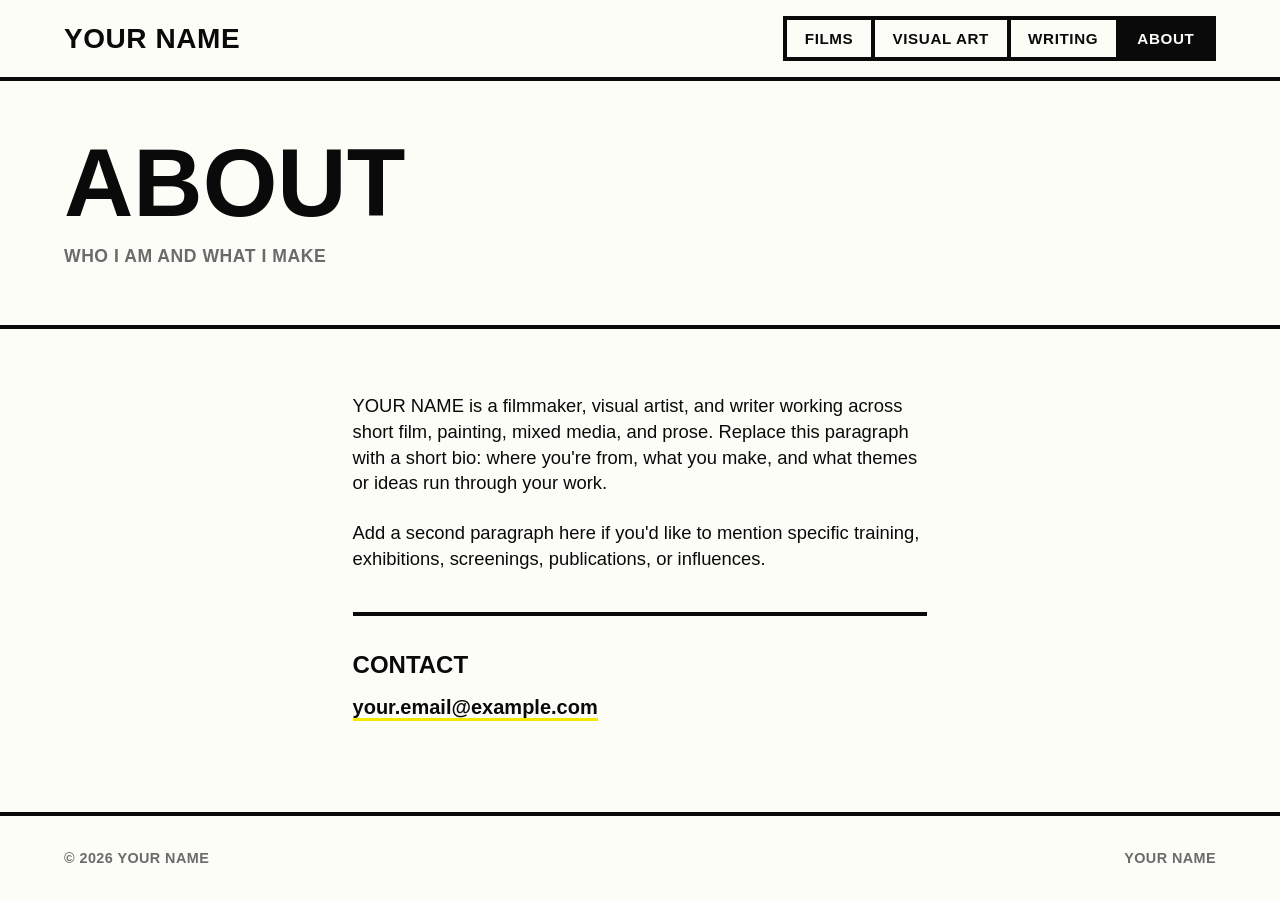
==== about.html @ 70ee875d "Initial static art portfolio site Plain HTML/CSS/JS portfolio with homepage, films/visual-art/writin" ====
<!DOCTYPE html>
<html lang="en">
<head>
<meta charset="UTF-8">
<meta name="viewport" content="width=device-width, initial-scale=1.0">
<title>About — YOUR NAME</title>
<link rel="stylesheet" href="css/style.css">
</head>
<body>

<header class="site-header">
  <div class="header-inner">
    <a href="index.html" class="logo">YOUR NAME</a>
    <nav class="main-nav">
      <ul>
        <li><a href="films.html">Films</a></li>
        <li><a href="visual-art.html">Visual Art</a></li>
        <li><a href="writing.html">Writing</a></li>
        <li><a href="about.html" aria-current="page">About</a></li>
      </ul>
    </nav>
  </div>
</header>

<main>

  <section class="page-title">
    <div class="wrap">
      <h1>About</h1>
      <p>Who I am and what I make</p>
    </div>
  </section>

  <section class="about-content">
    <p>
      YOUR NAME is a filmmaker, visual artist, and writer working across
      short film, painting, mixed media, and prose. Replace this paragraph
      with a short bio: where you're from, what you make, and what themes
      or ideas run through your work.
    </p>
    <p>
      Add a second paragraph here if you'd like to mention specific
      training, exhibitions, screenings, publications, or influences.
    </p>

    <div class="contact">
      <h2>Contact</h2>
      <a href="mailto:your.email@example.com">your.email@example.com</a>
    </div>
  </section>

</main>

<footer class="site-footer">
  <div class="wrap">
    <p>&copy; 2026 YOUR NAME</p>
    <p>YOUR NAME</p>
  </div>
</footer>

<script src="js/main.js"></script>
</body>
</html>
---- css/style.css ----
/* ==========================================================================
   THEME VARIABLES — change these to re-theme the whole site
   ========================================================================== */
:root {
  --accent: #f5e800;   /* bright accent color used for hero + highlights */
  --ink:    #0a0a0a;   /* near-black text / borders */
  --paper:  #fdfdf8;   /* off-white background */
  --muted:  #6b6b6b;   /* muted grey text for secondary info */

  --border-width: 4px;
  --max-width: 1200px;
}

/* ==========================================================================
   RESET
   ========================================================================== */
*, *::before, *::after {
  box-sizing: border-box;
}

html, body {
  margin: 0;
  padding: 0;
}

body {
  background: var(--paper);
  color: var(--ink);
  font-family: "Helvetica Neue", Helvetica, Arial, sans-serif;
  line-height: 1.4;
  -webkit-font-smoothing: antialiased;
}

img {
  max-width: 100%;
  display: block;
}

a {
  color: inherit;
  text-decoration: none;
}

ul {
  list-style: none;
  margin: 0;
  padding: 0;
}

h1, h2, h3, p {
  margin: 0;
}

.wrap {
  max-width: var(--max-width);
  margin: 0 auto;
  padding: 0 1.5rem;
}

/* ==========================================================================
   HEADER / NAV
   ========================================================================== */
.site-header {
  border-bottom: var(--border-width) solid var(--ink);
  background: var(--paper);
  position: sticky;
  top: 0;
  z-index: 10;
}

.header-inner {
  max-width: var(--max-width);
  margin: 0 auto;
  padding: 1rem 1.5rem;
  display: flex;
  align-items: center;
  justify-content: space-between;
  flex-wrap: wrap;
  gap: 1rem;
}

.logo {
  font-size: clamp(1.25rem, 2.5vw, 1.75rem);
  font-weight: 900;
  letter-spacing: 0.02em;
  text-transform: uppercase;
  white-space: nowrap;
}

.main-nav ul {
  display: flex;
  flex-wrap: wrap;
  gap: 0;
  border: var(--border-width) solid var(--ink);
}

.main-nav a {
  display: block;
  padding: 0.5rem 1.1rem;
  font-weight: 700;
  text-transform: uppercase;
  letter-spacing: 0.04em;
  font-size: 0.95rem;
  border-left: var(--border-width) solid var(--ink);
  transition: background 0.15s ease, color 0.15s ease;
}

.main-nav li:first-child a {
  border-left: none;
}

.main-nav a:hover,
.main-nav a[aria-current="page"] {
  background: var(--ink);
  color: var(--paper);
}

/* ==========================================================================
   HERO
   ========================================================================== */
.hero {
  background: var(--accent);
  color: var(--ink);
  border-bottom: var(--border-width) solid var(--ink);
  padding: clamp(3rem, 10vw, 7rem) 1.5rem;
}

.hero-inner {
  max-width: var(--max-width);
  margin: 0 auto;
}

.hero h1 {
  font-size: clamp(3rem, 13vw, 9rem);
  font-weight: 900;
  line-height: 0.9;
  text-transform: uppercase;
  letter-spacing: -0.02em;
}

.hero .tagline {
  margin-top: 1.5rem;
  font-size: clamp(1.1rem, 3vw, 1.75rem);
  font-weight: 700;
  text-transform: uppercase;
  letter-spacing: 0.03em;
  max-width: 40ch;
}

/* ==========================================================================
   FEATURED GRID (homepage)
   ========================================================================== */
.featured {
  padding: clamp(2.5rem, 6vw, 5rem) 1.5rem;
}

.featured h2 {
  font-size: clamp(1.75rem, 4vw, 2.5rem);
  font-weight: 900;
  text-transform: uppercase;
  margin-bottom: 2rem;
}

.card-grid {
  max-width: var(--max-width);
  margin: 0 auto;
  display: grid;
  grid-template-columns: repeat(3, 1fr);
  gap: 0;
  border: var(--border-width) solid var(--ink);
}

.card {
  padding: 2.5rem 1.75rem;
  border-left: var(--border-width) solid var(--ink);
  min-height: 260px;
  display: flex;
  flex-direction: column;
  justify-content: space-between;
  transition: background 0.15s ease, color 0.15s ease;
}

.card:first-child {
  border-left: none;
}

.card h3 {
  font-size: clamp(1.5rem, 3vw, 2.25rem);
  font-weight: 900;
  text-transform: uppercase;
}

.card p {
  margin-top: 1rem;
  color: var(--muted);
  font-weight: 500;
}

.card .arrow {
  margin-top: 2rem;
  font-size: 2rem;
  font-weight: 900;
}

.card:hover {
  background: var(--ink);
  color: var(--paper);
}

.card:hover p {
  color: var(--paper);
}

/* ==========================================================================
   PAGE TITLE BAR (list / about pages)
   ========================================================================== */
.page-title {
  border-bottom: var(--border-width) solid var(--ink);
  padding: clamp(2rem, 6vw, 3.5rem) 1.5rem;
}

.page-title h1 {
  font-size: clamp(2.5rem, 9vw, 6rem);
  font-weight: 900;
  text-transform: uppercase;
  line-height: 0.95;
}

.page-title p {
  margin-top: 1rem;
  font-size: 1.1rem;
  font-weight: 600;
  color: var(--muted);
  text-transform: uppercase;
  letter-spacing: 0.03em;
}

/* ==========================================================================
   ENTRY LIST (films / visual-art)
   ========================================================================== */
.entry-list {
  max-width: var(--max-width);
  margin: 0 auto;
  padding: clamp(2rem, 5vw, 3.5rem) 1.5rem;
  display: flex;
  flex-direction: column;
  gap: 2.5rem;
}

.entry {
  display: grid;
  grid-template-columns: 240px 1fr;
  gap: 2rem;
  border: var(--border-width) solid var(--ink);
  padding: 1.5rem;
  align-items: center;
}

.entry-thumb {
  aspect-ratio: 4 / 3;
  background: var(--paper);
  border: var(--border-width) solid var(--ink);
  display: flex;
  align-items: center;
  justify-content: center;
  font-weight: 900;
  text-transform: uppercase;
  letter-spacing: 0.05em;
  color: var(--muted);
  font-size: 0.9rem;
  background-image: repeating-linear-gradient(
    45deg,
    var(--paper),
    var(--paper) 10px,
    #eee6c8 10px,
    #eee6c8 20px
  );
}

.entry-info h3 {
  font-size: clamp(1.5rem, 3vw, 2.25rem);
  font-weight: 900;
  text-transform: uppercase;
}

.entry-meta {
  margin-top: 0.75rem;
  display: flex;
  flex-wrap: wrap;
  gap: 0.5rem;
}

.entry-meta span {
  border: 2px solid var(--ink);
  padding: 0.2rem 0.7rem;
  font-size: 0.8rem;
  font-weight: 700;
  text-transform: uppercase;
  letter-spacing: 0.04em;
}

/* ==========================================================================
   WRITING LIST (no thumbnail, text-forward)
   ========================================================================== */
.writing-list {
  max-width: var(--max-width);
  margin: 0 auto;
  padding: clamp(2rem, 5vw, 3.5rem) 1.5rem;
  display: flex;
  flex-direction: column;
}

.writing-entry {
  border-top: var(--border-width) solid var(--ink);
  padding: 2rem 0;
  display: flex;
  flex-direction: column;
  gap: 0.5rem;
}

.writing-list .writing-entry:last-child {
  border-bottom: var(--border-width) solid var(--ink);
}

.writing-entry h3 {
  font-size: clamp(1.5rem, 3vw, 2.25rem);
  font-weight: 900;
  text-transform: uppercase;
}

.writing-entry .description {
  font-size: 1.1rem;
  font-weight: 500;
  max-width: 60ch;
}

.writing-entry .entry-meta span {
  border: 2px solid var(--ink);
  padding: 0.2rem 0.7rem;
  font-size: 0.8rem;
  font-weight: 700;
  text-transform: uppercase;
  letter-spacing: 0.04em;
}

/* ==========================================================================
   ABOUT PAGE
   ========================================================================== */
.about-content {
  max-width: 70ch;
  margin: 0 auto;
  padding: clamp(2rem, 6vw, 4rem) 1.5rem;
}

.about-content p {
  font-size: 1.15rem;
  font-weight: 500;
  margin-bottom: 1.5rem;
}

.about-content .contact {
  margin-top: 2.5rem;
  padding-top: 2rem;
  border-top: var(--border-width) solid var(--ink);
}

.about-content .contact h2 {
  font-size: 1.5rem;
  font-weight: 900;
  text-transform: uppercase;
  margin-bottom: 0.75rem;
}

.about-content .contact a {
  font-size: 1.25rem;
  font-weight: 700;
  border-bottom: 3px solid var(--accent);
}

/* ==========================================================================
   FOOTER
   ========================================================================== */
.site-footer {
  border-top: var(--border-width) solid var(--ink);
  padding: 2rem 1.5rem;
  margin-top: auto;
}

.site-footer .wrap {
  display: flex;
  flex-wrap: wrap;
  justify-content: space-between;
  gap: 1rem;
  font-weight: 700;
  text-transform: uppercase;
  letter-spacing: 0.03em;
  font-size: 0.9rem;
  color: var(--muted);
}

body {
  min-height: 100vh;
  display: flex;
  flex-direction: column;
}

main {
  flex: 1;
}

/* ==========================================================================
   RESPONSIVE
   ========================================================================== */
@media (max-width: 800px) {
  .card-grid {
    grid-template-columns: 1fr;
  }

  .card {
    border-left: none;
    border-top: var(--border-width) solid var(--ink);
  }

  .card:first-child {
    border-top: none;
  }

  .entry {
    grid-template-columns: 1fr;
  }

  .entry-thumb {
    aspect-ratio: 16 / 9;
  }
}

@media (max-width: 600px) {
  .header-inner {
    flex-direction: column;
    align-items: flex-start;
  }

  .main-nav ul {
    width: 100%;
    flex-direction: column;
  }

  .main-nav a {
    border-left: none;
    border-top: var(--border-width) solid var(--ink);
  }

  .main-nav li:first-child a {
    border-top: none;
  }

  .site-footer .wrap {
    flex-direction: column;
  }
}
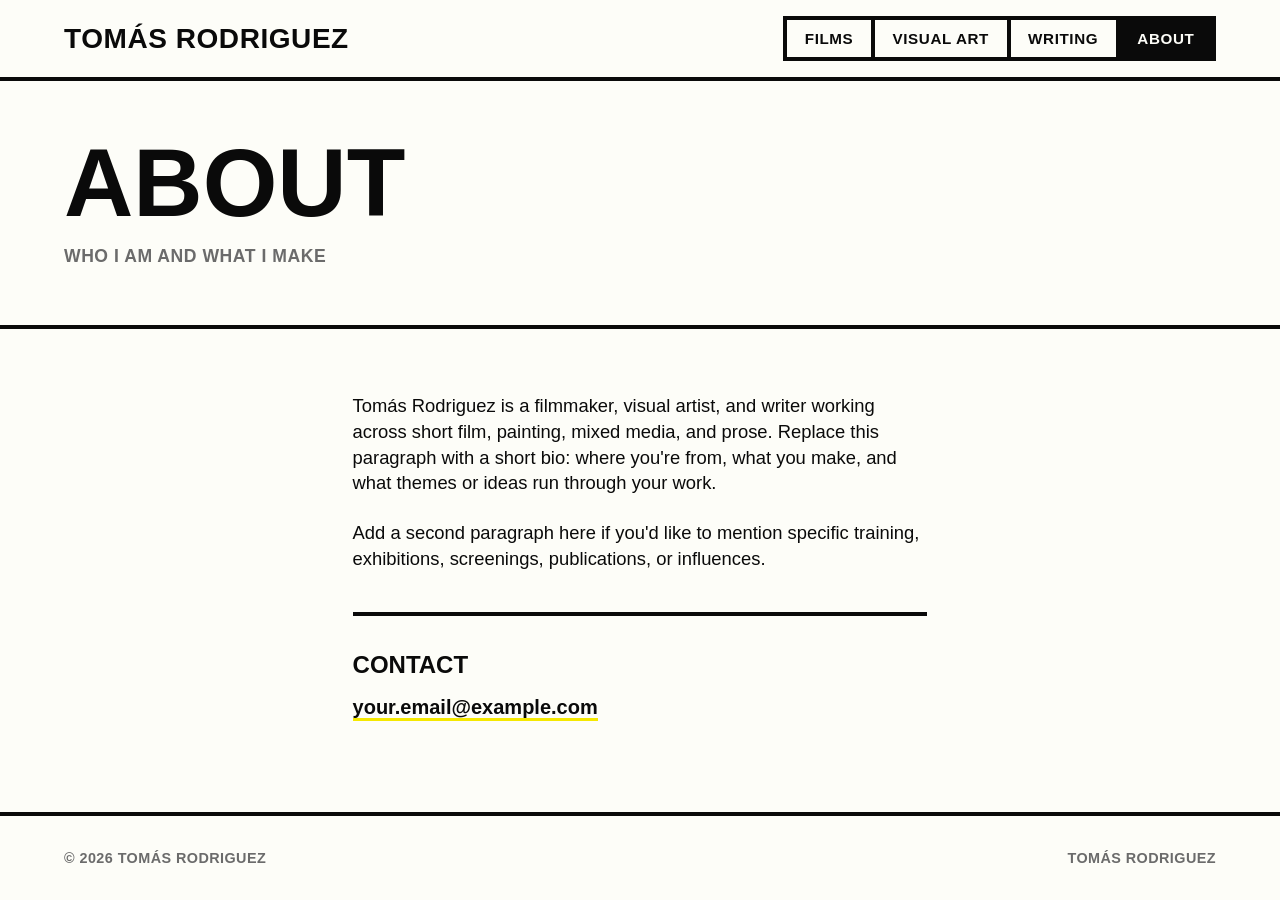
==== commit 4d657bf1: "Replace YOUR NAME placeholder with Tomás Rodriguez" ====
--- a/about.html
+++ b/about.html
@@ -3,14 +3,14 @@
 <head>
 <meta charset="UTF-8">
 <meta name="viewport" content="width=device-width, initial-scale=1.0">
-<title>About — YOUR NAME</title>
+<title>About — Tomás Rodriguez</title>
 <link rel="stylesheet" href="css/style.css">
 </head>
 <body>
 
 <header class="site-header">
   <div class="header-inner">
-    <a href="index.html" class="logo">YOUR NAME</a>
+    <a href="index.html" class="logo">Tomás Rodriguez</a>
     <nav class="main-nav">
       <ul>
         <li><a href="films.html">Films</a></li>
@@ -33,7 +33,7 @@
 
   <section class="about-content">
     <p>
-      YOUR NAME is a filmmaker, visual artist, and writer working across
+      Tomás Rodriguez is a filmmaker, visual artist, and writer working across
       short film, painting, mixed media, and prose. Replace this paragraph
       with a short bio: where you're from, what you make, and what themes
       or ideas run through your work.
@@ -53,8 +53,8 @@
 
 <footer class="site-footer">
   <div class="wrap">
-    <p>&copy; 2026 YOUR NAME</p>
-    <p>YOUR NAME</p>
+    <p>&copy; 2026 Tomás Rodriguez</p>
+    <p>Tomás Rodriguez</p>
   </div>
 </footer>
 
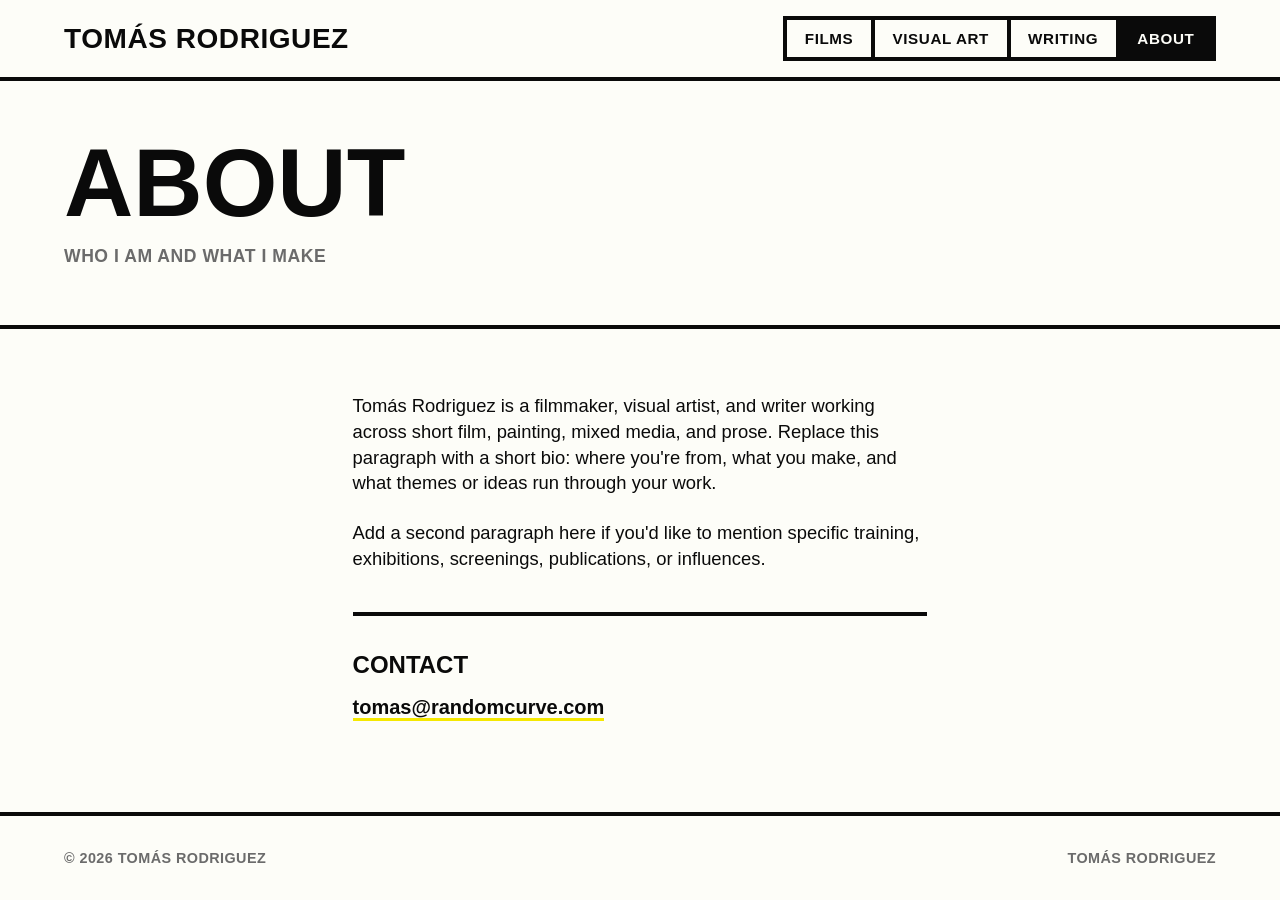
==== commit 8466c5ff: "Add real contact email to about page" ====
--- a/about.html
+++ b/about.html
@@ -45,7 +45,7 @@
 
     <div class="contact">
       <h2>Contact</h2>
-      <a href="mailto:your.email@example.com">your.email@example.com</a>
+      <a href="mailto:tomas@randomcurve.com">tomas@randomcurve.com</a>
     </div>
   </section>
 
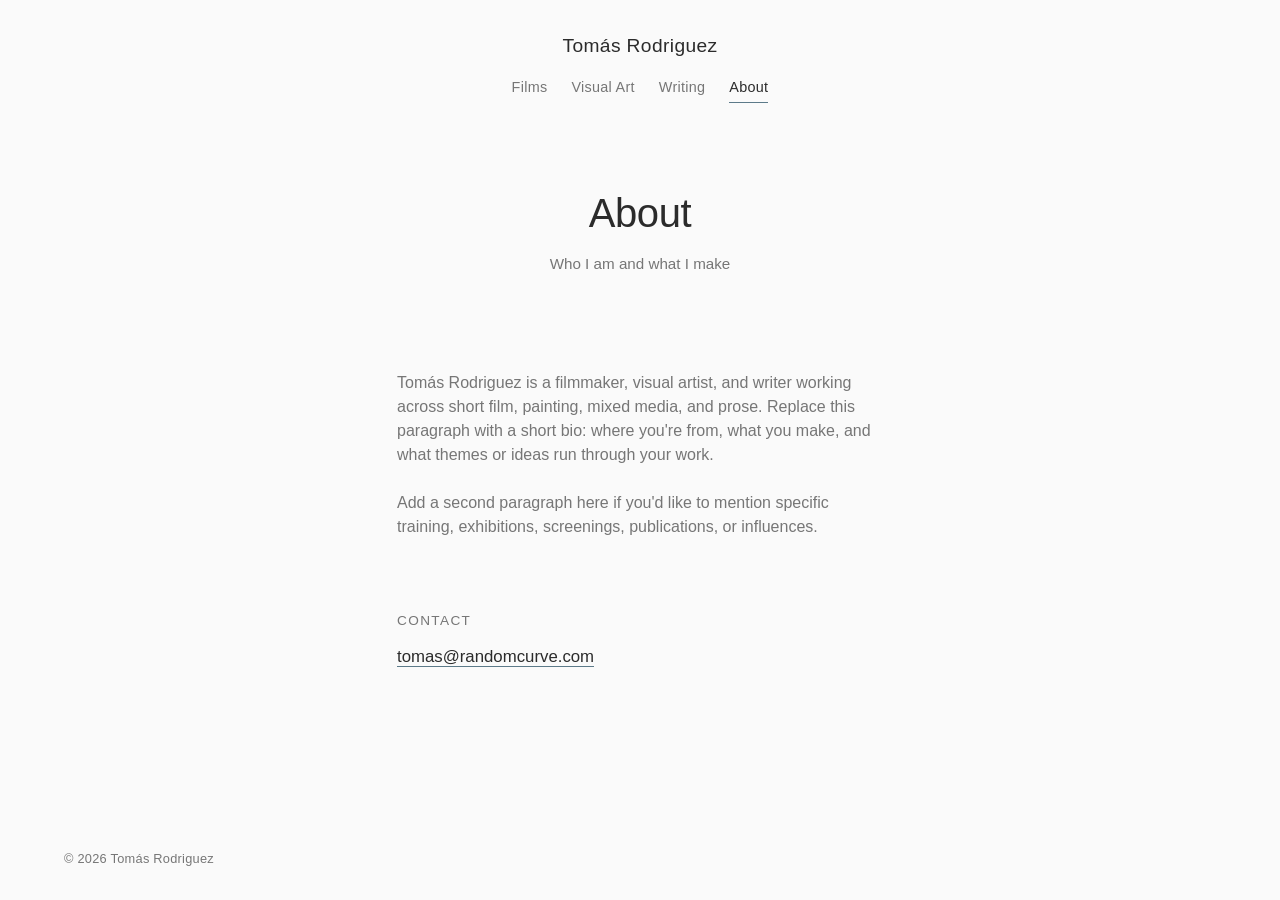
==== commit 8665fab0: "Redesign site with clean light theme and masonry galleries Replaces the bold yellow/black theme with" ====
--- a/about.html
+++ b/about.html
@@ -54,7 +54,6 @@
 <footer class="site-footer">
   <div class="wrap">
     <p>&copy; 2026 Tomás Rodriguez</p>
-    <p>Tomás Rodriguez</p>
   </div>
 </footer>
 
--- a/css/style.css
+++ b/css/style.css
@@ -2,12 +2,19 @@
    THEME VARIABLES — change these to re-theme the whole site
    ========================================================================== */
 :root {
-  --accent: #f5e800;   /* bright accent color used for hero + highlights */
-  --ink:    #0a0a0a;   /* near-black text / borders */
-  --paper:  #fdfdf8;   /* off-white background */
-  --muted:  #6b6b6b;   /* muted grey text for secondary info */
-
-  --border-width: 4px;
+  --accent: #5c7a89;  /* muted, low-saturation accent — links / hover states only */
+  --ink:    #2b2b2b;  /* dark charcoal body text */
+  --paper:  #fafafa;  /* off-white background */
+  --muted:  #767676;  /* muted grey text for secondary info / captions */
+
+  --hairline: rgba(0, 0, 0, 0.08); /* subtle dividers, used sparingly */
+  --scrim:    rgba(10, 10, 10, 0.92); /* lightbox overlay, stays dark regardless of page theme */
+
+  /* lightbox text sits on the dark scrim, independent of the light page theme */
+  --lightbox-ink:    #f2f2ef;
+  --lightbox-muted:  #b3b3ae;
+  --lightbox-accent: #9db3bd;
+
   --max-width: 1200px;
 }
 
@@ -27,7 +34,7 @@
   background: var(--paper);
   color: var(--ink);
   font-family: "Helvetica Neue", Helvetica, Arial, sans-serif;
-  line-height: 1.4;
+  line-height: 1.5;
   -webkit-font-smoothing: antialiased;
 }
 
@@ -39,6 +46,10 @@
 a {
   color: inherit;
   text-decoration: none;
+}
+
+button {
+  font-family: inherit;
 }
 
 ul {
@@ -58,10 +69,9 @@
 }
 
 /* ==========================================================================
-   HEADER / NAV
+   HEADER / NAV — small centered masthead, plain text nav
    ========================================================================== */
 .site-header {
-  border-bottom: var(--border-width) solid var(--ink);
   background: var(--paper);
   position: sticky;
   top: 0;
@@ -71,58 +81,55 @@
 .header-inner {
   max-width: var(--max-width);
   margin: 0 auto;
-  padding: 1rem 1.5rem;
-  display: flex;
+  padding: 2rem 1.5rem 1.5rem;
+  display: flex;
+  flex-direction: column;
   align-items: center;
-  justify-content: space-between;
+  text-align: center;
+  gap: 0.9rem;
+}
+
+.logo {
+  font-size: 1.2rem;
+  font-weight: 500;
+  letter-spacing: 0.02em;
+  color: var(--ink);
+  transition: color 0.15s ease;
+}
+
+.logo:hover {
+  color: var(--accent);
+}
+
+.main-nav ul {
+  display: flex;
   flex-wrap: wrap;
-  gap: 1rem;
-}
-
-.logo {
-  font-size: clamp(1.25rem, 2.5vw, 1.75rem);
-  font-weight: 900;
+  justify-content: center;
+  gap: 1.5rem;
+}
+
+.main-nav a {
+  display: inline-block;
+  padding-bottom: 0.2rem;
+  font-weight: 400;
+  font-size: 0.9rem;
   letter-spacing: 0.02em;
-  text-transform: uppercase;
-  white-space: nowrap;
-}
-
-.main-nav ul {
-  display: flex;
-  flex-wrap: wrap;
-  gap: 0;
-  border: var(--border-width) solid var(--ink);
-}
-
-.main-nav a {
-  display: block;
-  padding: 0.5rem 1.1rem;
-  font-weight: 700;
-  text-transform: uppercase;
-  letter-spacing: 0.04em;
-  font-size: 0.95rem;
-  border-left: var(--border-width) solid var(--ink);
-  transition: background 0.15s ease, color 0.15s ease;
-}
-
-.main-nav li:first-child a {
-  border-left: none;
+  color: var(--muted);
+  border-bottom: 1px solid transparent;
+  transition: color 0.15s ease, border-color 0.15s ease;
 }
 
 .main-nav a:hover,
 .main-nav a[aria-current="page"] {
-  background: var(--ink);
-  color: var(--paper);
+  color: var(--ink);
+  border-bottom-color: var(--accent);
 }
 
 /* ==========================================================================
    HERO
    ========================================================================== */
 .hero {
-  background: var(--accent);
-  color: var(--ink);
-  border-bottom: var(--border-width) solid var(--ink);
-  padding: clamp(3rem, 10vw, 7rem) 1.5rem;
+  padding: clamp(3rem, 10vw, 6rem) 1.5rem clamp(2.5rem, 6vw, 4rem);
 }
 
 .hero-inner {
@@ -130,115 +137,309 @@
   margin: 0 auto;
 }
 
-.hero h1 {
-  font-size: clamp(3rem, 13vw, 9rem);
-  font-weight: 900;
-  line-height: 0.9;
+.hero .tagline {
+  font-size: clamp(1.5rem, 4vw, 2.25rem);
+  font-weight: 300;
+  line-height: 1.3;
+  color: var(--ink);
+  max-width: 44ch;
+}
+
+/* ==========================================================================
+   RECENT WORK PREVIEW (homepage) — randomized thumbnails, no cards/arrows
+   ========================================================================== */
+.featured {
+  padding: clamp(2rem, 5vw, 4rem) 1.5rem clamp(4rem, 8vw, 6rem);
+}
+
+.featured h2 {
+  font-size: 0.85rem;
+  font-weight: 400;
+  letter-spacing: 0.1em;
   text-transform: uppercase;
-  letter-spacing: -0.02em;
-}
-
-.hero .tagline {
-  margin-top: 1.5rem;
-  font-size: clamp(1.1rem, 3vw, 1.75rem);
-  font-weight: 700;
-  text-transform: uppercase;
-  letter-spacing: 0.03em;
-  max-width: 40ch;
-}
-
-/* ==========================================================================
-   FEATURED GRID (homepage)
-   ========================================================================== */
-.featured {
-  padding: clamp(2.5rem, 6vw, 5rem) 1.5rem;
-}
-
-.featured h2 {
-  font-size: clamp(1.75rem, 4vw, 2.5rem);
-  font-weight: 900;
-  text-transform: uppercase;
-  margin-bottom: 2rem;
-}
-
-.card-grid {
-  max-width: var(--max-width);
-  margin: 0 auto;
+  color: var(--muted);
+  margin-bottom: 2.5rem;
+}
+
+.preview-grid {
+  max-width: var(--max-width);
+  margin: 0 auto;
+  padding: 0 1.5rem;
   display: grid;
-  grid-template-columns: repeat(3, 1fr);
-  gap: 0;
-  border: var(--border-width) solid var(--ink);
-}
-
-.card {
-  padding: 2.5rem 1.75rem;
-  border-left: var(--border-width) solid var(--ink);
-  min-height: 260px;
+  grid-template-columns: repeat(auto-fit, minmax(200px, 1fr));
+  gap: 2rem;
+}
+
+.preview-grid .collage-item {
+  margin: 0;
+}
+
+/* ==========================================================================
+   PAGE TITLE BAR (list / about pages)
+   ========================================================================== */
+.page-title {
+  padding: clamp(2rem, 6vw, 3.5rem) 1.5rem clamp(1.25rem, 3vw, 2rem);
+  text-align: center;
+}
+
+.page-title h1 {
+  font-size: clamp(1.75rem, 5vw, 2.5rem);
+  font-weight: 300;
+  color: var(--ink);
+  letter-spacing: -0.01em;
+}
+
+.page-title p {
+  margin-top: 0.6rem;
+  font-size: 0.95rem;
+  color: var(--muted);
+}
+
+/* ==========================================================================
+   MEDIUM TABS (visual-art.html) — plain text, underline only
+   ========================================================================== */
+.medium-tabs {
+  max-width: var(--max-width);
+  margin: 0 auto;
+  padding: clamp(1.5rem, 4vw, 2.5rem) 1.5rem 0;
+  display: flex;
+  flex-wrap: wrap;
+  justify-content: center;
+  gap: 2rem;
+  border-bottom: 1px solid var(--hairline);
+}
+
+.tab-btn {
+  background: none;
+  border: none;
+  padding: 0 0 1rem;
+  margin-bottom: -1px;
+  font-size: 0.9rem;
+  letter-spacing: 0.02em;
+  color: var(--muted);
+  cursor: pointer;
+  border-bottom: 1px solid transparent;
+  transition: color 0.15s ease, border-color 0.15s ease;
+}
+
+.tab-btn:hover {
+  color: var(--ink);
+}
+
+.tab-btn.is-active {
+  color: var(--ink);
+  font-weight: 500;
+  border-bottom-color: var(--accent);
+}
+
+/* ==========================================================================
+   COLLAGE / MASONRY GRID (films / visual-art)
+   ========================================================================== */
+.collage-grid {
+  max-width: var(--max-width);
+  margin: 0 auto;
+  padding: clamp(2.5rem, 5vw, 4rem) 1.5rem clamp(3rem, 6vw, 5rem);
+  columns: 4 240px;
+  column-gap: 2.5rem;
+}
+
+.collage-grid[hidden] {
+  display: none;
+}
+
+.collage-item {
+  display: block;
+  width: 100%;
+  break-inside: avoid;
+  margin: 0 0 2.5rem;
+  padding: 0;
+  border: none;
+  background: none;
+  color: inherit;
+  font: inherit;
+  cursor: pointer;
+  position: relative;
+  overflow: hidden;
+  text-align: left;
+}
+
+.collage-item:focus-visible {
+  outline: 2px solid var(--accent);
+  outline-offset: 3px;
+}
+
+.ar-portrait   { aspect-ratio: 3 / 4; }
+.ar-square     { aspect-ratio: 1 / 1; }
+.ar-landscape  { aspect-ratio: 4 / 3; }
+.ar-wide       { aspect-ratio: 16 / 9; }
+.ar-tall       { aspect-ratio: 2 / 3; }
+
+.tone-1 { background: linear-gradient(135deg, #d9d2c5, #c9c0ae); }
+.tone-2 { background: linear-gradient(135deg, #d8c9c2, #c7b3a9); }
+.tone-3 { background: linear-gradient(135deg, #c7d0d1, #b3c0c2); }
+.tone-4 { background: linear-gradient(135deg, #cdd2c2, #b9c2a9); }
+.tone-5 { background: linear-gradient(135deg, #d6cbb8, #c4b494); }
+.tone-6 { background: linear-gradient(135deg, #cfc9d1, #bdb3c2); }
+
+.collage-item img {
+  width: 100%;
+  height: 100%;
+  object-fit: cover;
+}
+
+.collage-caption {
+  position: absolute;
+  left: 0;
+  right: 0;
+  bottom: 0;
+  padding: 1.5rem 1rem 0.85rem;
+  background: linear-gradient(to top, rgba(0, 0, 0, 0.6), transparent);
+  opacity: 0;
+  transition: opacity 0.2s ease;
+}
+
+.collage-item:hover .collage-caption,
+.collage-item:focus-visible .collage-caption {
+  opacity: 1;
+}
+
+.collage-caption .cap-title {
+  display: block;
+  font-size: 0.9rem;
+  color: #f5f5f3;
+}
+
+.collage-caption .cap-meta {
+  display: block;
+  margin-top: 0.2rem;
+  font-size: 0.78rem;
+  color: #d8d8d4;
+}
+
+@media (max-width: 700px) {
+  .collage-grid {
+    columns: 2 160px;
+    column-gap: 1.25rem;
+  }
+
+  .collage-item {
+    margin-bottom: 2rem;
+  }
+}
+
+/* ==========================================================================
+   LIGHTBOX
+   ========================================================================== */
+.lightbox {
+  position: fixed;
+  inset: 0;
+  z-index: 100;
+  display: flex;
+  align-items: center;
+  justify-content: center;
+}
+
+.lightbox[hidden] {
+  display: none;
+}
+
+.lightbox-scrim {
+  position: absolute;
+  inset: 0;
+  background: var(--scrim);
+}
+
+.lightbox-content {
+  position: relative;
+  z-index: 1;
+  max-width: 88vw;
+  max-height: 88vh;
+  margin: 0;
   display: flex;
   flex-direction: column;
-  justify-content: space-between;
-  transition: background 0.15s ease, color 0.15s ease;
-}
-
-.card:first-child {
-  border-left: none;
-}
-
-.card h3 {
-  font-size: clamp(1.5rem, 3vw, 2.25rem);
-  font-weight: 900;
-  text-transform: uppercase;
-}
-
-.card p {
-  margin-top: 1rem;
-  color: var(--muted);
-  font-weight: 500;
-}
-
-.card .arrow {
-  margin-top: 2rem;
+  align-items: center;
+}
+
+.lightbox-media {
+  max-width: 88vw;
+  max-height: 74vh;
+  width: auto;
+  height: auto;
+}
+
+.lightbox-media img {
+  max-width: 88vw;
+  max-height: 74vh;
+  width: auto;
+  height: auto;
+  display: block;
+}
+
+.lightbox-caption {
+  margin-top: 1.25rem;
+  text-align: center;
+}
+
+.lightbox-title {
+  display: block;
+  font-size: 1.05rem;
+  color: var(--lightbox-ink);
+}
+
+.lightbox-meta {
+  display: block;
+  margin-top: 0.3rem;
+  font-size: 0.85rem;
+  color: var(--lightbox-muted);
+}
+
+.lightbox-close,
+.lightbox-prev,
+.lightbox-next {
+  position: absolute;
+  z-index: 2;
+  background: none;
+  border: none;
+  color: var(--lightbox-muted);
+  cursor: pointer;
+  font-size: 1.6rem;
+  line-height: 1;
+  padding: 0.75rem;
+  transition: color 0.15s ease;
+}
+
+.lightbox-close:hover,
+.lightbox-prev:hover,
+.lightbox-next:hover {
+  color: var(--lightbox-accent);
+}
+
+.lightbox-close {
+  top: 1rem;
+  right: 1rem;
   font-size: 2rem;
-  font-weight: 900;
-}
-
-.card:hover {
-  background: var(--ink);
-  color: var(--paper);
-}
-
-.card:hover p {
-  color: var(--paper);
-}
-
-/* ==========================================================================
-   PAGE TITLE BAR (list / about pages)
-   ========================================================================== */
-.page-title {
-  border-bottom: var(--border-width) solid var(--ink);
-  padding: clamp(2rem, 6vw, 3.5rem) 1.5rem;
-}
-
-.page-title h1 {
-  font-size: clamp(2.5rem, 9vw, 6rem);
-  font-weight: 900;
-  text-transform: uppercase;
-  line-height: 0.95;
-}
-
-.page-title p {
-  margin-top: 1rem;
-  font-size: 1.1rem;
-  font-weight: 600;
-  color: var(--muted);
-  text-transform: uppercase;
-  letter-spacing: 0.03em;
-}
-
-/* ==========================================================================
-   ENTRY LIST (films / visual-art)
-   ========================================================================== */
-.entry-list {
+}
+
+.lightbox-prev {
+  top: 50%;
+  left: 1rem;
+  transform: translateY(-50%);
+}
+
+.lightbox-next {
+  top: 50%;
+  right: 1rem;
+  transform: translateY(-50%);
+}
+
+body.lightbox-open {
+  overflow: hidden;
+}
+
+/* ==========================================================================
+   WRITING LIST — plain, no boxes
+   ========================================================================== */
+.writing-list {
   max-width: var(--max-width);
   margin: 0 auto;
   padding: clamp(2rem, 5vw, 3.5rem) 1.5rem;
@@ -247,141 +448,80 @@
   gap: 2.5rem;
 }
 
-.entry {
-  display: grid;
-  grid-template-columns: 240px 1fr;
-  gap: 2rem;
-  border: var(--border-width) solid var(--ink);
-  padding: 1.5rem;
-  align-items: center;
-}
-
-.entry-thumb {
-  aspect-ratio: 4 / 3;
-  background: var(--paper);
-  border: var(--border-width) solid var(--ink);
-  display: flex;
-  align-items: center;
-  justify-content: center;
-  font-weight: 900;
-  text-transform: uppercase;
-  letter-spacing: 0.05em;
-  color: var(--muted);
-  font-size: 0.9rem;
-  background-image: repeating-linear-gradient(
-    45deg,
-    var(--paper),
-    var(--paper) 10px,
-    #eee6c8 10px,
-    #eee6c8 20px
-  );
-}
-
-.entry-info h3 {
-  font-size: clamp(1.5rem, 3vw, 2.25rem);
-  font-weight: 900;
-  text-transform: uppercase;
-}
-
-.entry-meta {
-  margin-top: 0.75rem;
-  display: flex;
-  flex-wrap: wrap;
-  gap: 0.5rem;
-}
-
-.entry-meta span {
-  border: 2px solid var(--ink);
-  padding: 0.2rem 0.7rem;
+.writing-entry {
+  display: flex;
+  flex-direction: column;
+  gap: 0.4rem;
+}
+
+.writing-entry h3 {
+  font-size: clamp(1.1rem, 2.2vw, 1.35rem);
+  font-weight: 400;
+  color: var(--ink);
+}
+
+.writing-entry .description {
+  font-size: 0.95rem;
+  color: var(--muted);
+  max-width: 60ch;
+}
+
+.writing-entry .entry-meta {
+  margin-top: 0.15rem;
   font-size: 0.8rem;
-  font-weight: 700;
-  text-transform: uppercase;
-  letter-spacing: 0.04em;
-}
-
-/* ==========================================================================
-   WRITING LIST (no thumbnail, text-forward)
-   ========================================================================== */
-.writing-list {
-  max-width: var(--max-width);
-  margin: 0 auto;
-  padding: clamp(2rem, 5vw, 3.5rem) 1.5rem;
-  display: flex;
-  flex-direction: column;
-}
-
-.writing-entry {
-  border-top: var(--border-width) solid var(--ink);
-  padding: 2rem 0;
-  display: flex;
-  flex-direction: column;
-  gap: 0.5rem;
-}
-
-.writing-list .writing-entry:last-child {
-  border-bottom: var(--border-width) solid var(--ink);
-}
-
-.writing-entry h3 {
-  font-size: clamp(1.5rem, 3vw, 2.25rem);
-  font-weight: 900;
-  text-transform: uppercase;
-}
-
-.writing-entry .description {
-  font-size: 1.1rem;
-  font-weight: 500;
+  color: var(--muted);
+  letter-spacing: 0.02em;
+}
+
+.writing-entry .entry-meta span:not(:last-child)::after {
+  content: "\00b7";
+  margin: 0 0.5rem;
+}
+
+/* ==========================================================================
+   ABOUT PAGE
+   ========================================================================== */
+.about-content {
   max-width: 60ch;
-}
-
-.writing-entry .entry-meta span {
-  border: 2px solid var(--ink);
-  padding: 0.2rem 0.7rem;
-  font-size: 0.8rem;
-  font-weight: 700;
-  text-transform: uppercase;
-  letter-spacing: 0.04em;
-}
-
-/* ==========================================================================
-   ABOUT PAGE
-   ========================================================================== */
-.about-content {
-  max-width: 70ch;
   margin: 0 auto;
   padding: clamp(2rem, 6vw, 4rem) 1.5rem;
 }
 
 .about-content p {
-  font-size: 1.15rem;
-  font-weight: 500;
+  font-size: 1rem;
+  color: var(--muted);
   margin-bottom: 1.5rem;
 }
 
 .about-content .contact {
   margin-top: 2.5rem;
   padding-top: 2rem;
-  border-top: var(--border-width) solid var(--ink);
 }
 
 .about-content .contact h2 {
-  font-size: 1.5rem;
-  font-weight: 900;
+  font-size: 0.85rem;
+  font-weight: 400;
+  letter-spacing: 0.1em;
   text-transform: uppercase;
+  color: var(--muted);
   margin-bottom: 0.75rem;
 }
 
 .about-content .contact a {
-  font-size: 1.25rem;
-  font-weight: 700;
-  border-bottom: 3px solid var(--accent);
+  font-size: 1.05rem;
+  color: var(--ink);
+  border-bottom: 1px solid var(--accent);
+  transition: color 0.15s ease;
+}
+
+.about-content .contact a:hover {
+  color: var(--accent);
 }
 
 /* ==========================================================================
    FOOTER
    ========================================================================== */
 .site-footer {
-  border-top: var(--border-width) solid var(--ink);
   padding: 2rem 1.5rem;
   margin-top: auto;
 }
@@ -391,11 +531,9 @@
   flex-wrap: wrap;
   justify-content: space-between;
   gap: 1rem;
-  font-weight: 700;
-  text-transform: uppercase;
-  letter-spacing: 0.03em;
-  font-size: 0.9rem;
-  color: var(--muted);
+  font-size: 0.8rem;
+  color: var(--muted);
+  letter-spacing: 0.02em;
 }
 
 body {
@@ -411,47 +549,9 @@
 /* ==========================================================================
    RESPONSIVE
    ========================================================================== */
-@media (max-width: 800px) {
-  .card-grid {
-    grid-template-columns: 1fr;
-  }
-
-  .card {
-    border-left: none;
-    border-top: var(--border-width) solid var(--ink);
-  }
-
-  .card:first-child {
-    border-top: none;
-  }
-
-  .entry {
-    grid-template-columns: 1fr;
-  }
-
-  .entry-thumb {
-    aspect-ratio: 16 / 9;
-  }
-}
-
 @media (max-width: 600px) {
-  .header-inner {
-    flex-direction: column;
-    align-items: flex-start;
-  }
-
   .main-nav ul {
-    width: 100%;
-    flex-direction: column;
-  }
-
-  .main-nav a {
-    border-left: none;
-    border-top: var(--border-width) solid var(--ink);
-  }
-
-  .main-nav li:first-child a {
-    border-top: none;
+    gap: 1.1rem;
   }
 
   .site-footer .wrap {
